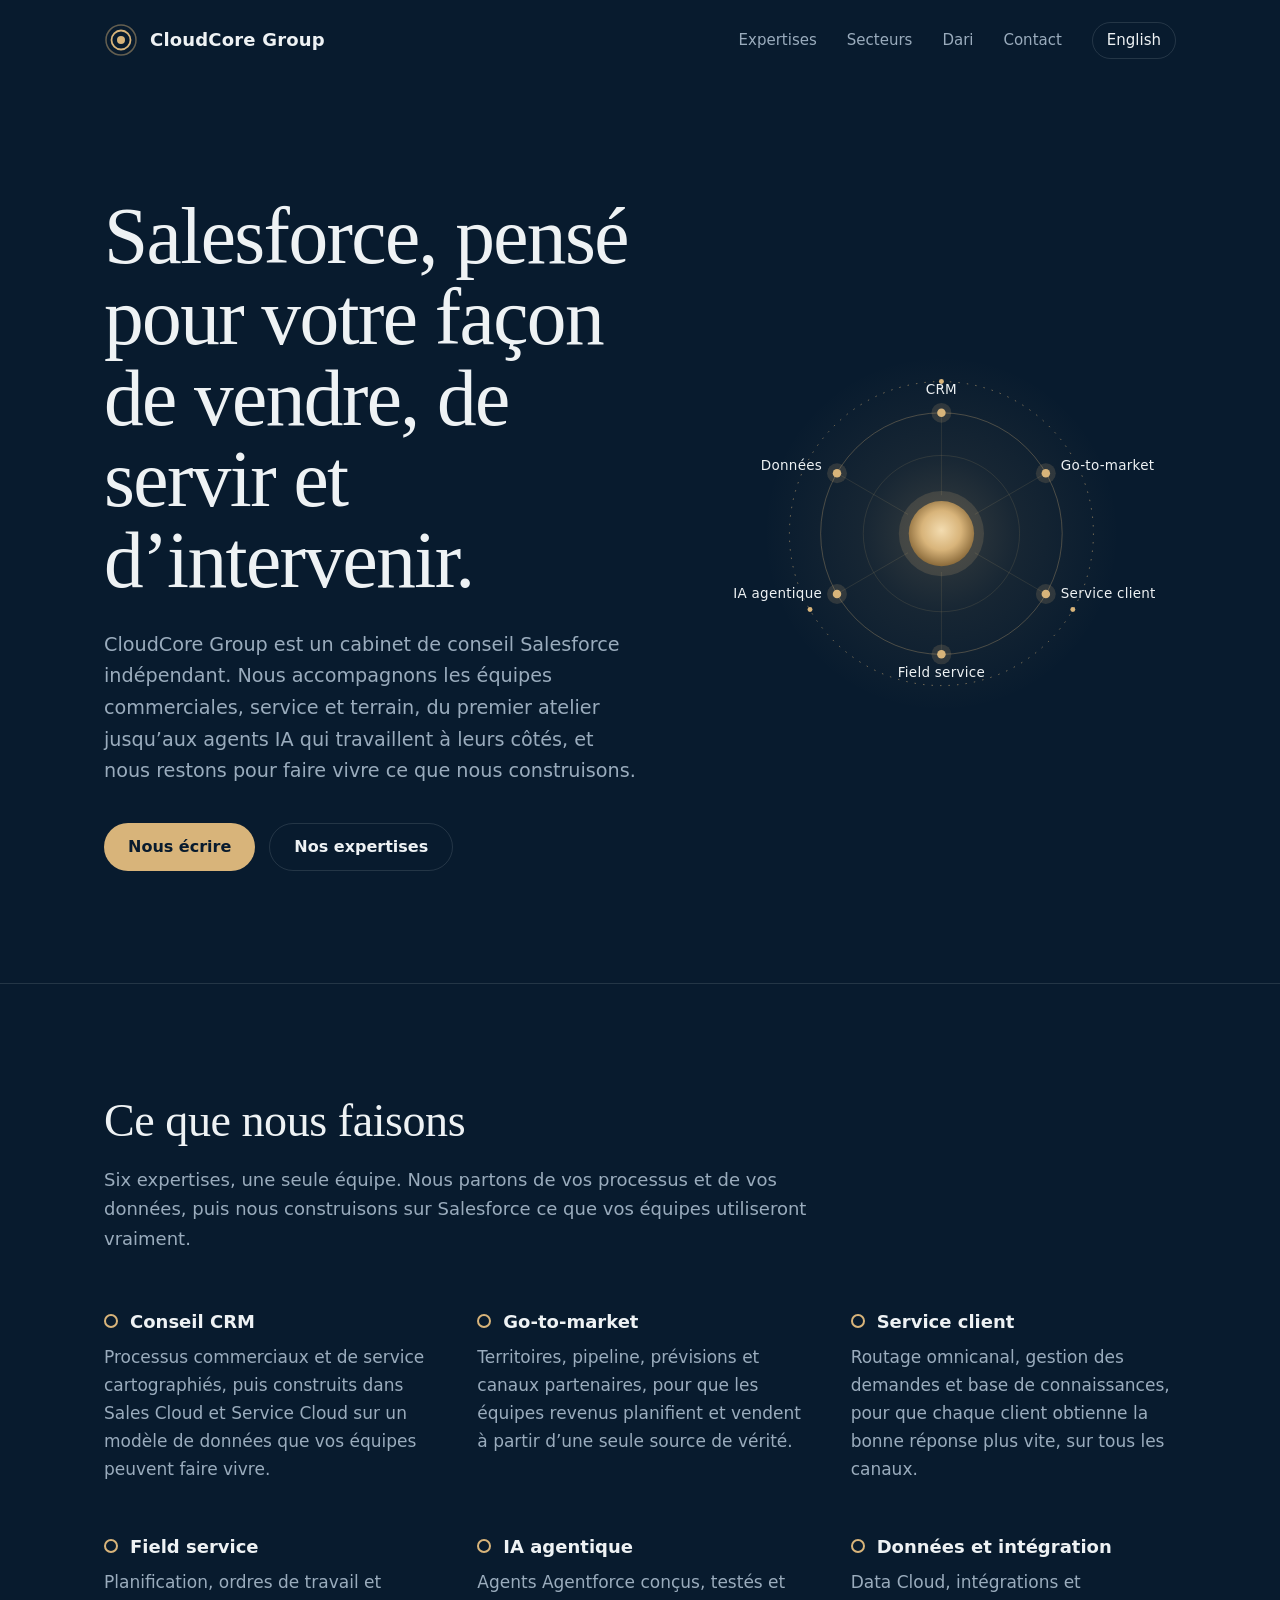
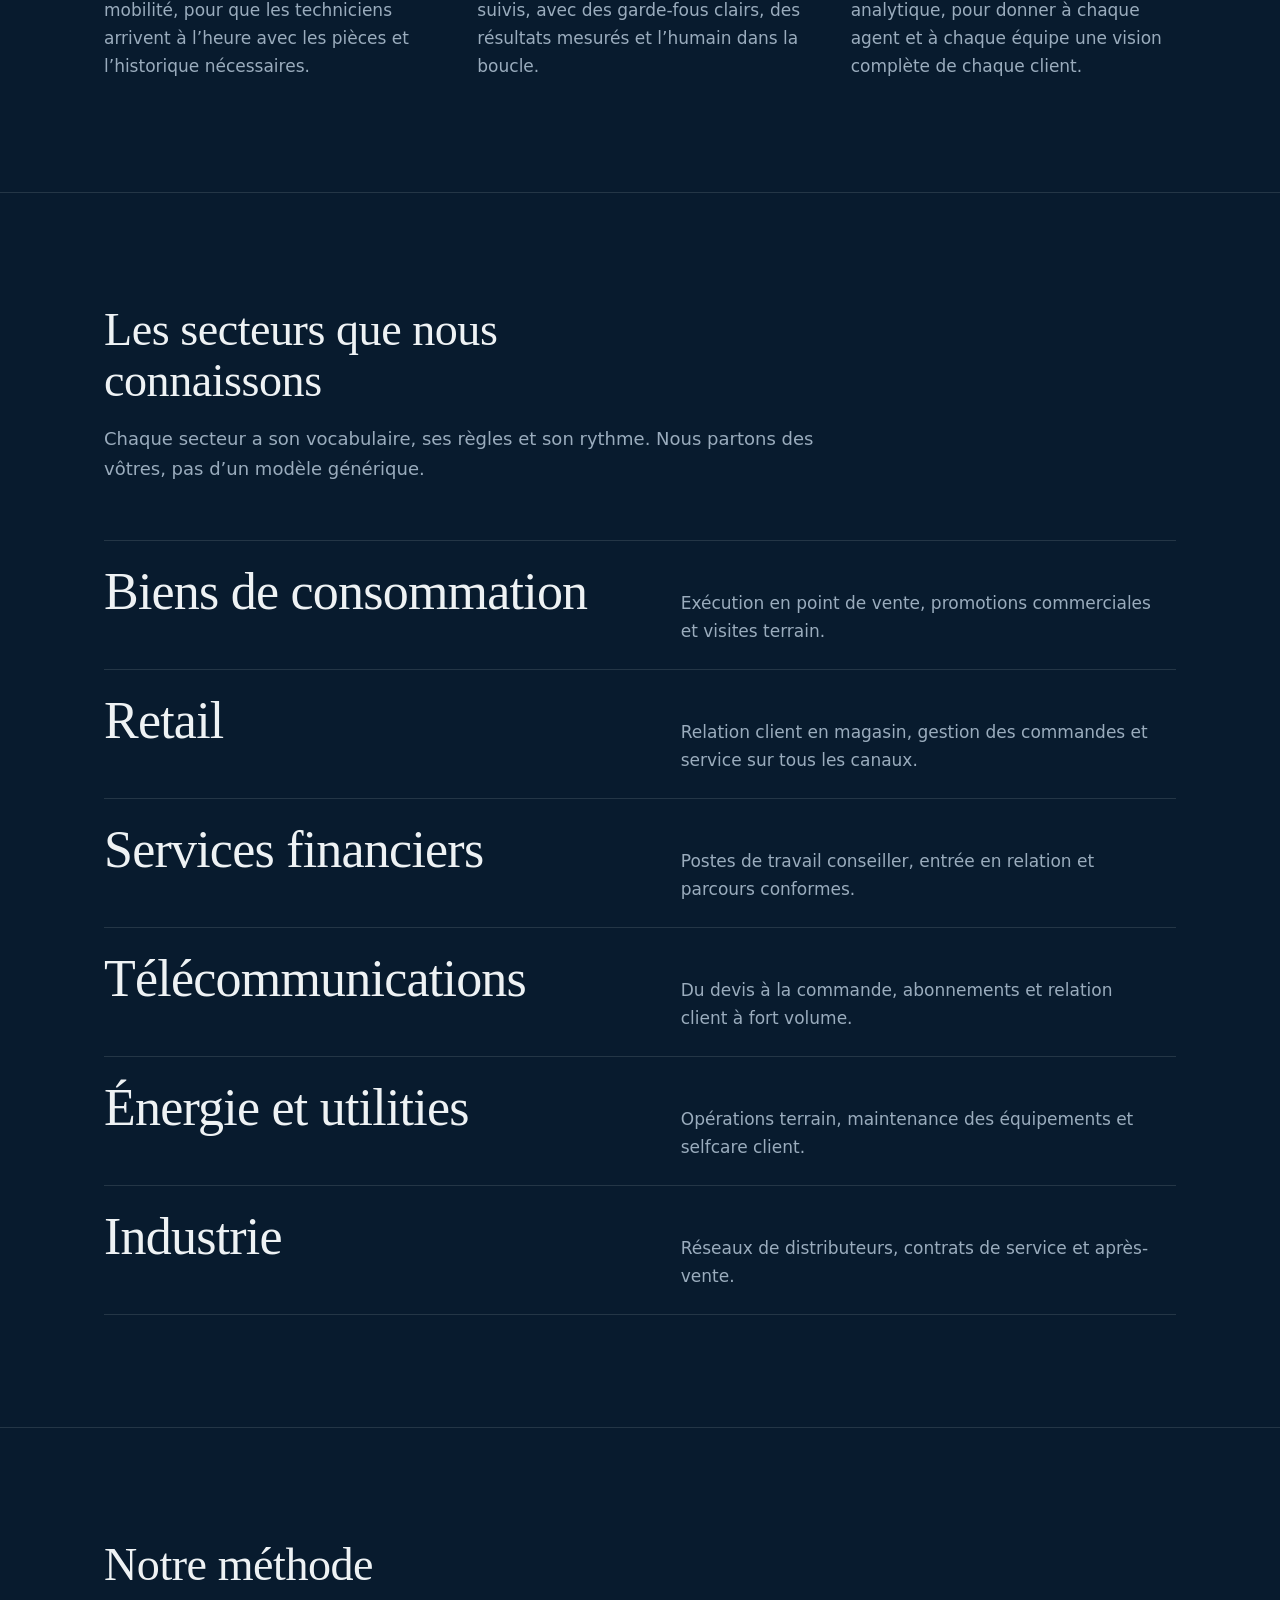
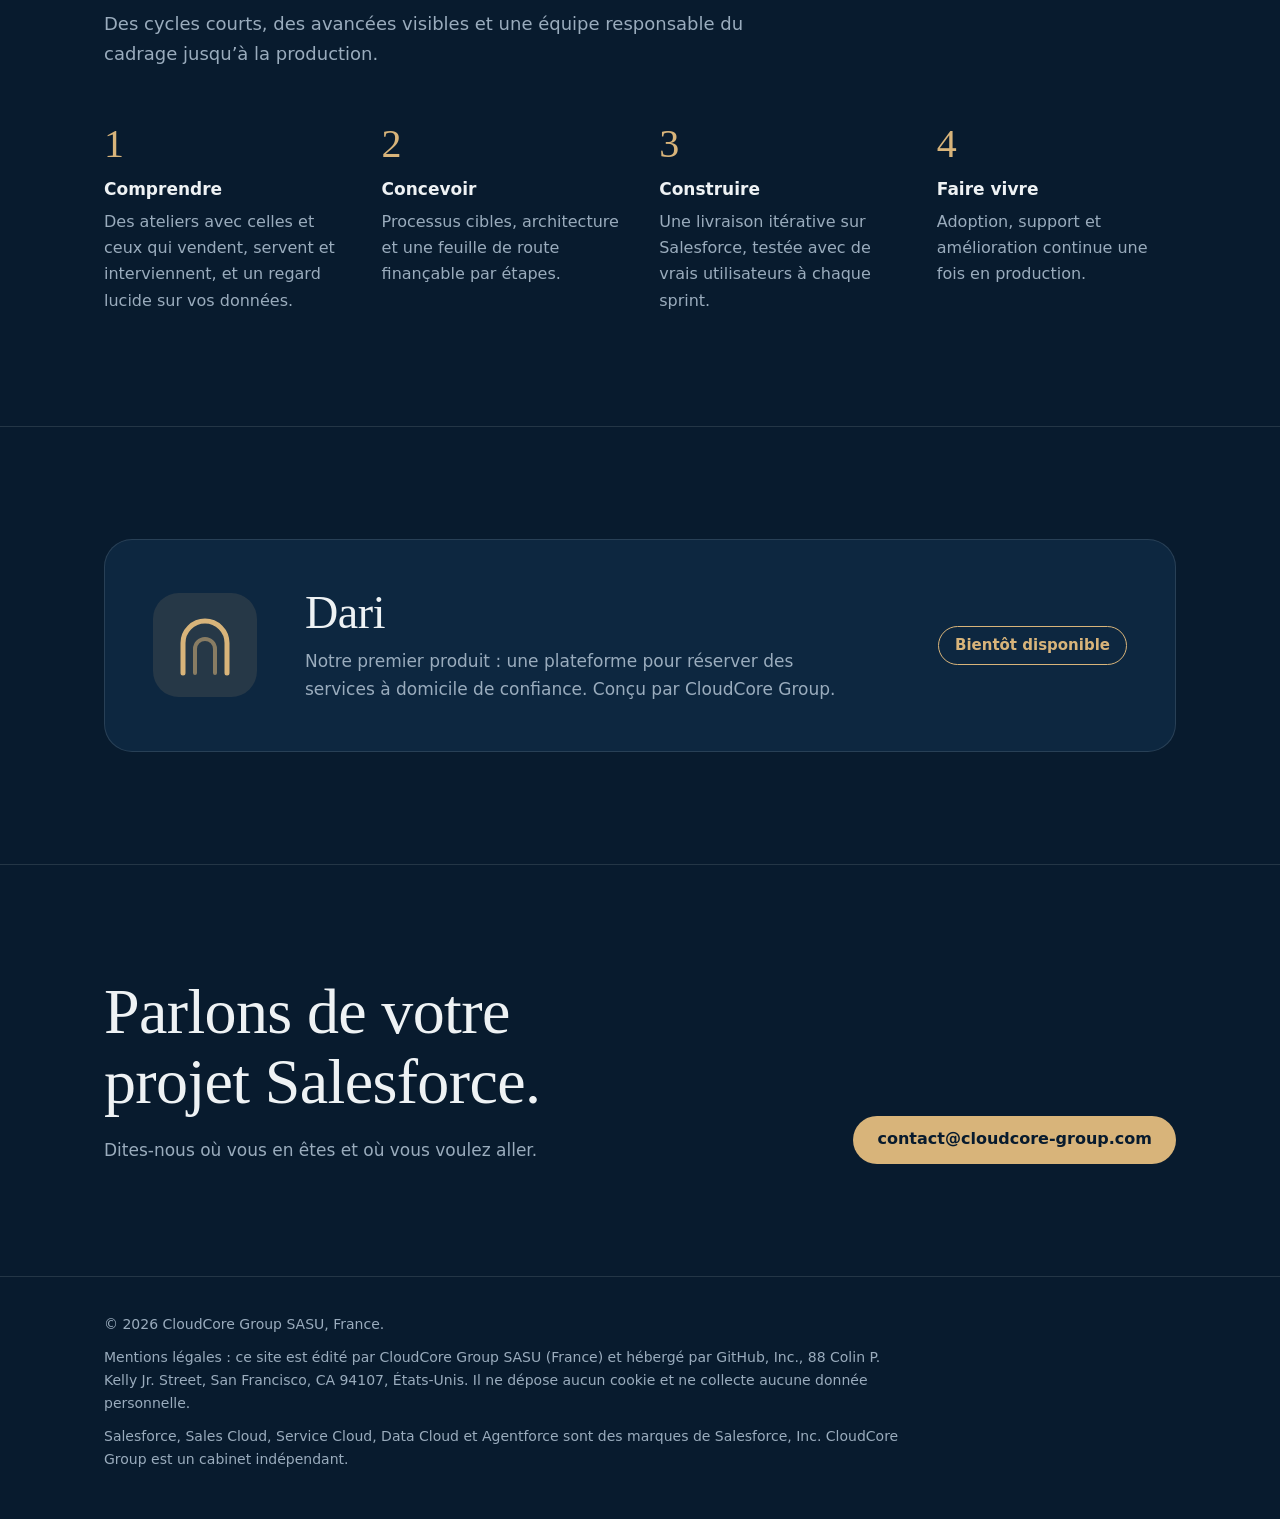
==== fr/index.html @ 74a6752f "Site de conseil Salesforce, anglais et français" ====
<!doctype html>
<html lang="fr">
<head>
  <meta charset="utf-8">
  <meta name="viewport" content="width=device-width, initial-scale=1">
  <title>CloudCore Group · Conseil Salesforce</title>
  <meta name="description" content="CloudCore Group est un cabinet de conseil Salesforce indépendant : CRM, go-to-market, service client, field service et IA agentique pour les biens de consommation, le retail, les services financiers et les télécoms.">
  <link rel="alternate" hreflang="en" href="https://cloudcore-group.com/">
  <link rel="alternate" hreflang="fr" href="https://cloudcore-group.com/fr/">
  <link rel="alternate" hreflang="x-default" href="https://cloudcore-group.com/">
  <link rel="canonical" href="https://cloudcore-group.com/fr/">
  <meta name="theme-color" content="#081b2e">
  <link rel="icon" href="data:image/svg+xml,%3Csvg xmlns='http://www.w3.org/2000/svg' viewBox='0 0 32 32'%3E%3Crect width='32' height='32' rx='8' fill='%23081b2e'/%3E%3Ccircle cx='16' cy='16' r='9' fill='none' stroke='%23d8b47a' stroke-width='2'/%3E%3Ccircle cx='16' cy='16' r='4' fill='%23d8b47a'/%3E%3C/svg%3E">
  <link rel="stylesheet" href="/styles.css">
</head>
<body>
  <a class="skip" href="#main">Aller au contenu</a>

  <header class="masthead">
    <div class="frame">
      <a class="wordmark" href="/fr/" aria-label="CloudCore Group, accueil">
        <svg width="34" height="34" viewBox="0 0 34 34" aria-hidden="true">
          <circle cx="17" cy="17" r="15" fill="none" stroke="#d8b47a" stroke-opacity="0.45" stroke-width="1.5"/>
          <circle cx="17" cy="17" r="9.5" fill="none" stroke="#d8b47a" stroke-width="1.8"/>
          <circle cx="17" cy="17" r="4" fill="#d8b47a"/>
        </svg>
        CloudCore Group
      </a>
      <nav aria-label="Navigation principale">
        <a href="#expertise">Expertises</a>
        <a href="#industries">Secteurs</a>
        <a href="#dari">Dari</a>
        <a href="#contact">Contact</a>
        <a class="lang" href="/" hreflang="en" lang="en">English</a>
      </nav>
    </div>
  </header>

  <main id="main">
    <section class="opening" aria-labelledby="title">
      <div class="frame">
        <div>
          <h1 id="title">Salesforce, pensé pour votre façon de vendre, de servir et d’intervenir.</h1>
          <p>CloudCore Group est un cabinet de conseil Salesforce indépendant. Nous accompagnons les équipes commerciales, service et terrain, du premier atelier jusqu’aux agents IA qui travaillent à leurs côtés, et nous restons pour faire vivre ce que nous construisons.</p>
          <div class="actions">
            <a class="button primary" href="mailto:contact@cloudcore-group.com">Nous écrire</a>
            <a class="button quiet" href="#expertise">Nos expertises</a>
          </div>
        </div>

        <svg class="core" viewBox="-90 -10 660 500" role="img" aria-labelledby="core-title">
          <title id="core-title">Nos expertises autour de votre client : CRM, go-to-market, service client, field service, IA agentique et données</title>
          <defs>
            <radialGradient id="glow" cx="50%" cy="45%" r="55%">
              <stop offset="0%" stop-color="#f3dcb0"/>
              <stop offset="55%" stop-color="#d8b47a"/>
              <stop offset="100%" stop-color="#8a6a3a"/>
            </radialGradient>
            <radialGradient id="halo" cx="50%" cy="50%" r="50%">
              <stop offset="0%" stop-color="#d8b47a" stop-opacity="0.22"/>
              <stop offset="45%" stop-color="#d8b47a" stop-opacity="0.07"/>
              <stop offset="100%" stop-color="#d8b47a" stop-opacity="0"/>
            </radialGradient>
          </defs>
          <circle cx="240" cy="240" r="250" fill="url(#halo)"/>
          <circle class="ring ring-faint" cx="240" cy="240" r="110"/>
          <circle class="ring ring-mid draw" cx="240" cy="240" r="170"/>
          <g class="spin">
            <circle class="ring ring-orbit" cx="240" cy="240" r="214"/>
            <circle class="node" cx="240" cy="26" r="3.5"/>
            <circle class="node" cx="425" cy="347" r="3.5"/>
            <circle class="node" cx="55" cy="347" r="3.5"/>
          </g>
          <g class="ring ring-faint draw late">
            <path d="M240 186V70M287 213l100-58M287 267l100 58M240 294v116M193 267l-100 58M193 213l-100-58"/>
          </g>
          <circle cx="240" cy="240" r="60" class="node-halo"/>
          <circle cx="240" cy="240" r="46" fill="url(#glow)"/>
          <g class="reveal">
            <circle class="node-halo" cx="240" cy="70" r="14"/><circle class="node" cx="240" cy="70" r="6"/>
            <circle class="node-halo" cx="387" cy="155" r="14"/><circle class="node" cx="387" cy="155" r="6"/>
            <circle class="node-halo" cx="387" cy="325" r="14"/><circle class="node" cx="387" cy="325" r="6"/>
            <circle class="node-halo" cx="240" cy="410" r="14"/><circle class="node" cx="240" cy="410" r="6"/>
            <circle class="node-halo" cx="93" cy="325" r="14"/><circle class="node" cx="93" cy="325" r="6"/>
            <circle class="node-halo" cx="93" cy="155" r="14"/><circle class="node" cx="93" cy="155" r="6"/>
            <text x="240" y="44" text-anchor="middle">CRM</text>
            <text x="408" y="150" text-anchor="start">Go-to-market</text>
            <text x="408" y="330" text-anchor="start">Service client</text>
            <text x="240" y="442" text-anchor="middle">Field service</text>
            <text x="72" y="330" text-anchor="end">IA agentique</text>
            <text x="72" y="150" text-anchor="end">Données</text>
          </g>
        </svg>
      </div>
    </section>

    <section class="band" id="expertise" aria-labelledby="expertise-title">
      <div class="frame">
        <h2 id="expertise-title">Ce que nous faisons</h2>
        <p class="lede">Six expertises, une seule équipe. Nous partons de vos processus et de vos données, puis nous construisons sur Salesforce ce que vos équipes utiliseront vraiment.</p>
        <ul class="practices">
          <li>
            <h3>Conseil CRM</h3>
            <p>Processus commerciaux et de service cartographiés, puis construits dans Sales Cloud et Service Cloud sur un modèle de données que vos équipes peuvent faire vivre.</p>
          </li>
          <li>
            <h3>Go-to-market</h3>
            <p>Territoires, pipeline, prévisions et canaux partenaires, pour que les équipes revenus planifient et vendent à partir d’une seule source de vérité.</p>
          </li>
          <li>
            <h3>Service client</h3>
            <p>Routage omnicanal, gestion des demandes et base de connaissances, pour que chaque client obtienne la bonne réponse plus vite, sur tous les canaux.</p>
          </li>
          <li>
            <h3>Field service</h3>
            <p>Planification, ordres de travail et mobilité, pour que les techniciens arrivent à l’heure avec les pièces et l’historique nécessaires.</p>
          </li>
          <li>
            <h3>IA agentique</h3>
            <p>Agents Agentforce conçus, testés et suivis, avec des garde-fous clairs, des résultats mesurés et l’humain dans la boucle.</p>
          </li>
          <li>
            <h3>Données et intégration</h3>
            <p>Data Cloud, intégrations et analytique, pour donner à chaque agent et à chaque équipe une vision complète de chaque client.</p>
          </li>
        </ul>
      </div>
    </section>

    <section class="band" id="industries" aria-labelledby="industries-title">
      <div class="frame">
        <h2 id="industries-title">Les secteurs que nous connaissons</h2>
        <p class="lede">Chaque secteur a son vocabulaire, ses règles et son rythme. Nous partons des vôtres, pas d’un modèle générique.</p>
        <ul class="industries">
          <li><strong>Biens de consommation</strong><span>Exécution en point de vente, promotions commerciales et visites terrain.</span></li>
          <li><strong>Retail</strong><span>Relation client en magasin, gestion des commandes et service sur tous les canaux.</span></li>
          <li><strong>Services financiers</strong><span>Postes de travail conseiller, entrée en relation et parcours conformes.</span></li>
          <li><strong>Télécommunications</strong><span>Du devis à la commande, abonnements et relation client à fort volume.</span></li>
          <li><strong>Énergie et utilities</strong><span>Opérations terrain, maintenance des équipements et selfcare client.</span></li>
          <li><strong>Industrie</strong><span>Réseaux de distributeurs, contrats de service et après-vente.</span></li>
        </ul>
      </div>
    </section>

    <section class="band" id="approach" aria-labelledby="approach-title">
      <div class="frame">
        <h2 id="approach-title">Notre méthode</h2>
        <p class="lede">Des cycles courts, des avancées visibles et une équipe responsable du cadrage jusqu’à la production.</p>
        <ol class="steps">
          <li><h3>Comprendre</h3><p>Des ateliers avec celles et ceux qui vendent, servent et interviennent, et un regard lucide sur vos données.</p></li>
          <li><h3>Concevoir</h3><p>Processus cibles, architecture et une feuille de route finançable par étapes.</p></li>
          <li><h3>Construire</h3><p>Une livraison itérative sur Salesforce, testée avec de vrais utilisateurs à chaque sprint.</p></li>
          <li><h3>Faire vivre</h3><p>Adoption, support et amélioration continue une fois en production.</p></li>
        </ol>
      </div>
    </section>

    <section class="band" id="dari" aria-labelledby="dari-title">
      <div class="frame">
        <div class="product">
          <svg viewBox="0 0 104 104" aria-hidden="true">
            <rect width="104" height="104" rx="26" fill="rgba(216,180,122,0.12)"/>
            <path d="M30 80V50a22 22 0 0 1 44 0v30" fill="none" stroke="#d8b47a" stroke-width="5" stroke-linecap="round"/>
            <path d="M42 80V56a10 10 0 0 1 20 0v24" fill="none" stroke="#d8b47a" stroke-opacity="0.55" stroke-width="4" stroke-linecap="round"/>
          </svg>
          <div>
            <h2 id="dari-title">Dari</h2>
            <p>Notre premier produit : une plateforme pour réserver des services à domicile de confiance. Conçu par CloudCore Group.</p>
          </div>
          <span class="status">Bientôt disponible</span>
        </div>
      </div>
    </section>

    <section class="band contact" id="contact" aria-labelledby="contact-title">
      <div class="frame">
        <div>
          <h2 id="contact-title">Parlons de votre projet Salesforce.</h2>
          <p>Dites-nous où vous en êtes et où vous voulez aller.</p>
        </div>
        <a class="button primary" href="mailto:contact@cloudcore-group.com">contact@cloudcore-group.com</a>
      </div>
    </section>
  </main>

  <footer class="colophon">
    <div class="frame">
      <p>© 2026 CloudCore Group SASU, France.</p>
      <p>Mentions légales : ce site est édité par CloudCore Group SASU (France) et hébergé par GitHub, Inc., 88 Colin P. Kelly Jr. Street, San Francisco, CA 94107, États-Unis. Il ne dépose aucun cookie et ne collecte aucune donnée personnelle.</p>
      <p>Salesforce, Sales Cloud, Service Cloud, Data Cloud et Agentforce sont des marques de Salesforce, Inc. CloudCore Group est un cabinet indépendant.</p>
    </div>
  </footer>
</body>
</html>
---- styles.css ----
/* CloudCore Group — site vitrine. Aucune police tierce, aucun script. */
:root {
  --ink: #081b2e;
  --ink-raised: #0d2740;
  --porcelain: #eef2f4;
  --mist: #9aacbd;
  --champagne: #d8b47a;
  --champagne-soft: rgba(216, 180, 122, 0.16);
  --rule: rgba(238, 242, 244, 0.12);
  --serif: ui-serif, "New York", "Iowan Old Style", "Palatino Linotype", Palatino, Georgia, serif;
  --sans: system-ui, -apple-system, "Segoe UI", Roboto, "Helvetica Neue", Arial, sans-serif;
  --measure: 62ch;
  --gutter: clamp(20px, 5vw, 64px);
}

* { box-sizing: border-box; }

html { scroll-behavior: smooth; }
@media (prefers-reduced-motion: reduce) {
  html { scroll-behavior: auto; }
}

body {
  margin: 0;
  background: var(--ink);
  color: var(--porcelain);
  font: 400 1.0625rem/1.65 var(--sans);
  -webkit-font-smoothing: antialiased;
  text-rendering: optimizeLegibility;
}

a { color: inherit; }
a:focus-visible,
.button:focus-visible {
  outline: 2px solid var(--champagne);
  outline-offset: 4px;
  border-radius: 4px;
}

.skip {
  position: absolute;
  inset-inline-start: -9999px;
}
.skip:focus {
  inset-inline-start: var(--gutter);
  inset-block-start: 12px;
  background: var(--champagne);
  color: var(--ink);
  padding: 8px 14px;
  border-radius: 6px;
  z-index: 10;
}

.frame {
  max-width: 1200px;
  margin-inline: auto;
  padding-inline: var(--gutter);
}

/* En-tête */
.masthead .frame {
  display: flex;
  align-items: center;
  justify-content: space-between;
  gap: 24px;
  padding-block: 22px;
  flex-wrap: wrap;
}
.wordmark {
  display: inline-flex;
  align-items: center;
  gap: 12px;
  font: 600 1.125rem/1 var(--sans);
  letter-spacing: 0.01em;
  text-decoration: none;
}
.wordmark svg { flex: none; }
.masthead nav {
  display: flex;
  align-items: center;
  gap: clamp(14px, 2.4vw, 30px);
  font-size: 0.9375rem;
  flex-wrap: wrap;
}
.masthead nav a {
  color: var(--mist);
  text-decoration: none;
  padding-block: 4px;
}
.masthead nav a:hover { color: var(--porcelain); }
.masthead nav .lang {
  color: var(--porcelain);
  border: 1px solid var(--rule);
  border-radius: 999px;
  padding: 5px 14px;
}

/* Ouverture */
.opening {
  position: relative;
  overflow: hidden;
}
.opening .frame {
  position: relative;
  display: grid;
  grid-template-columns: minmax(0, 1.15fr) minmax(0, 1fr);
  align-items: center;
  gap: clamp(24px, 5vw, 72px);
  padding-block: clamp(48px, 9vw, 120px) clamp(56px, 9vw, 112px);
}
.opening h1 {
  font: 400 clamp(2.6rem, 6.2vw, 5.25rem)/1.02 var(--serif);
  letter-spacing: -0.02em;
  margin: 0 0 28px;
  max-width: 15ch;
}
.opening p {
  color: var(--mist);
  font-size: clamp(1.0625rem, 1.5vw, 1.25rem);
  max-width: 46ch;
  margin: 0 0 36px;
}
.actions { display: flex; flex-wrap: wrap; gap: 14px; }
.button {
  display: inline-flex;
  align-items: center;
  min-height: 48px;
  padding: 0 24px;
  border-radius: 999px;
  font-weight: 600;
  font-size: 1rem;
  text-decoration: none;
  transition: background-color 160ms ease, color 160ms ease;
}
.button.primary { background: var(--champagne); color: var(--ink); }
.button.primary:hover { background: #e6c793; }
.button.quiet { border: 1px solid var(--rule); color: var(--porcelain); }
.button.quiet:hover { border-color: var(--champagne); }

/* Le noyau : l'élément mémorable de la page */
.core { width: 100%; height: auto; overflow: visible; }
.core .ring { fill: none; stroke: var(--champagne); }
.core .ring-faint { stroke-opacity: 0.18; stroke-width: 1; }
.core .ring-mid { stroke-opacity: 0.35; stroke-width: 1.2; }
.core .ring-orbit { stroke-opacity: 0.55; stroke-width: 1.4; stroke-dasharray: 2 10; }
.core .node { fill: var(--champagne); }
.core .node-halo { fill: var(--champagne-soft); }
.core text {
  fill: var(--porcelain);
  font: 500 19px/1 var(--sans);
  letter-spacing: 0.02em;
}
.core .spin {
  transform-origin: 240px 240px;
  animation: orbit 90s linear infinite;
}
.core .draw {
  stroke-dasharray: 1400;
  stroke-dashoffset: 1400;
  animation: draw 1800ms cubic-bezier(0.22, 0.61, 0.36, 1) forwards;
}
.core .draw.late { animation-delay: 250ms; }
.core .reveal {
  opacity: 0;
  animation: reveal 900ms ease-out 900ms forwards;
}
@keyframes orbit { to { transform: rotate(360deg); } }
@keyframes draw { to { stroke-dashoffset: 0; } }
@keyframes reveal { to { opacity: 1; } }
@media (prefers-reduced-motion: reduce) {
  .core .spin { animation: none; }
  .core .draw { animation: none; stroke-dashoffset: 0; }
  .core .reveal { animation: none; opacity: 1; }
}

/* Sections */
.band {
  border-block-start: 1px solid var(--rule);
  padding-block: clamp(64px, 9vw, 112px);
}
.band h2 {
  font: 400 clamp(2rem, 3.6vw, 3rem)/1.1 var(--serif);
  letter-spacing: -0.01em;
  margin: 0 0 18px;
  max-width: 22ch;
}
.lede {
  color: var(--mist);
  max-width: var(--measure);
  margin: 0 0 clamp(36px, 5vw, 56px);
  font-size: 1.125rem;
}

/* Expertises : une grille de colonnes, pas de cartes */
.practices {
  display: grid;
  grid-template-columns: repeat(3, minmax(0, 1fr));
  gap: clamp(32px, 4vw, 56px) clamp(24px, 4vw, 48px);
  margin: 0;
  padding: 0;
  list-style: none;
}
.practices li { max-width: 34ch; }
.practices h3 {
  display: flex;
  align-items: center;
  gap: 12px;
  font: 600 1.125rem/1.3 var(--sans);
  margin: 0 0 10px;
}
.practices h3::before {
  content: "";
  flex: none;
  width: 10px;
  height: 10px;
  border-radius: 50%;
  border: 2px solid var(--champagne);
}
.practices p { color: var(--mist); margin: 0; }

/* Industries : la typographie fait l'image */
.industries {
  margin: 0;
  padding: 0;
  list-style: none;
}
.industries li {
  display: grid;
  grid-template-columns: minmax(0, 1.1fr) minmax(0, 1fr);
  align-items: baseline;
  gap: 8px 32px;
  padding-block: clamp(16px, 2.2vw, 24px);
  border-block-end: 1px solid var(--rule);
}
.industries li:first-child { border-block-start: 1px solid var(--rule); }
.industries strong {
  font: 400 clamp(1.75rem, 4.2vw, 3.25rem)/1.05 var(--serif);
  letter-spacing: -0.015em;
}
.industries span { color: var(--mist); max-width: 44ch; }

/* Méthode : une vraie séquence, donc numérotée */
.steps {
  display: grid;
  grid-template-columns: repeat(4, minmax(0, 1fr));
  gap: clamp(24px, 3vw, 40px);
  margin: 0;
  padding: 0;
  list-style: none;
  counter-reset: step;
}
.steps li { counter-increment: step; }
.steps li::before {
  content: counter(step);
  display: block;
  font: 400 2.5rem/1 var(--serif);
  color: var(--champagne);
  margin-block-end: 14px;
}
.steps h3 { font: 600 1.0625rem/1.3 var(--sans); margin: 0 0 8px; }
.steps p { color: var(--mist); margin: 0; font-size: 1rem; }

/* Dari */
.product {
  display: grid;
  grid-template-columns: auto minmax(0, 1fr) auto;
  align-items: center;
  gap: clamp(20px, 4vw, 48px);
  background: var(--ink-raised);
  border: 1px solid var(--rule);
  border-radius: 28px;
  padding: clamp(28px, 4vw, 48px);
}
.product svg { width: clamp(72px, 9vw, 104px); height: auto; }
.product h2 { margin-block-end: 8px; }
.product p { color: var(--mist); margin: 0; max-width: 52ch; }
.status {
  justify-self: end;
  white-space: nowrap;
  border: 1px solid var(--champagne);
  color: var(--champagne);
  border-radius: 999px;
  padding: 6px 16px;
  font-weight: 600;
  font-size: 0.9375rem;
}

/* Contact */
.contact .frame {
  display: grid;
  grid-template-columns: minmax(0, 1fr) auto;
  align-items: end;
  gap: 32px;
}
.contact h2 { font-size: clamp(2.25rem, 5vw, 4rem); max-width: 16ch; }
.contact p { color: var(--mist); margin: 0; max-width: 48ch; }

/* Pied de page */
.colophon {
  border-block-start: 1px solid var(--rule);
  padding-block: 36px 48px;
  color: var(--mist);
  font-size: 0.875rem;
}
.colophon .frame { display: grid; gap: 10px; }
.colophon p { margin: 0; max-width: 90ch; }

@media (max-width: 960px) {
  .practices { grid-template-columns: repeat(2, minmax(0, 1fr)); }
  .steps { grid-template-columns: repeat(2, minmax(0, 1fr)); }
}
@media (max-width: 760px) {
  .opening .frame { grid-template-columns: 1fr; }
  .core { max-width: 420px; justify-self: center; }
  .practices, .steps { grid-template-columns: 1fr; }
  .industries li { grid-template-columns: 1fr; }
  .product { grid-template-columns: 1fr; }
  .status { justify-self: start; }
  .contact .frame { grid-template-columns: 1fr; align-items: start; }
}
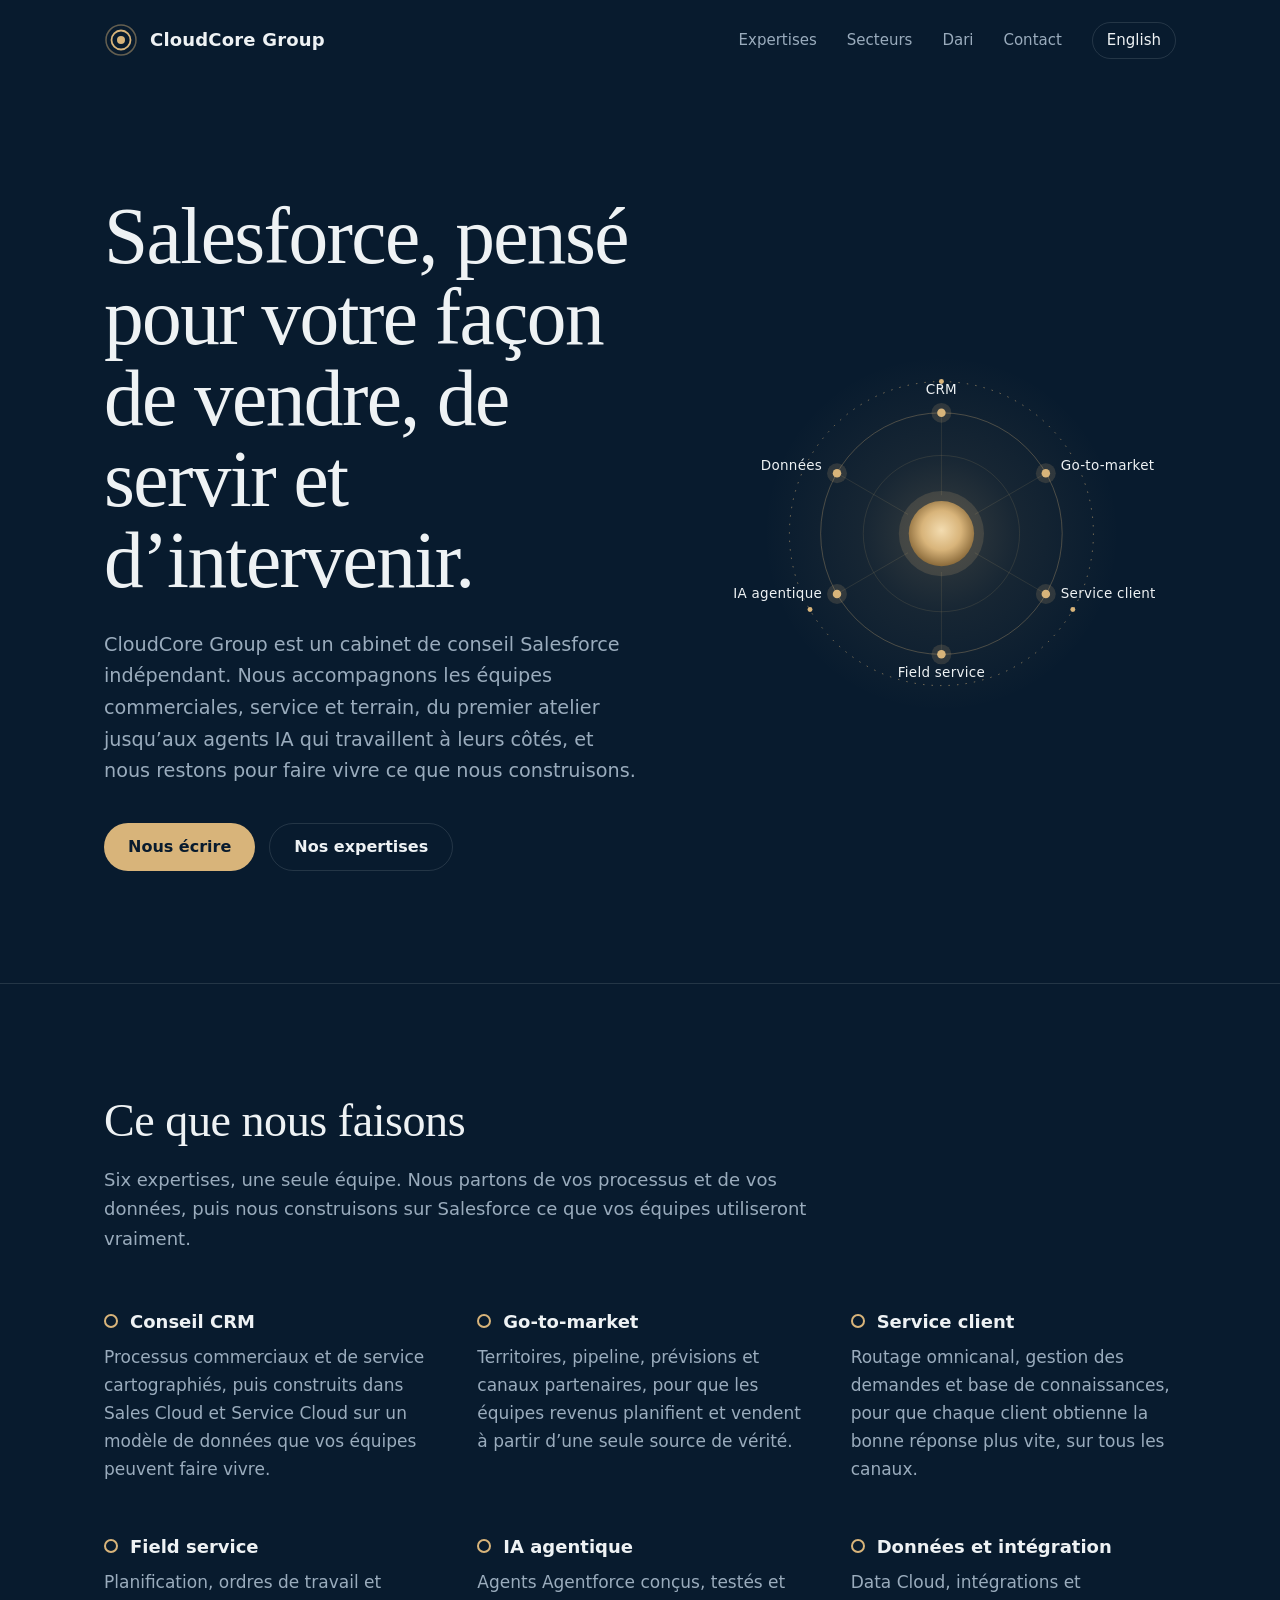
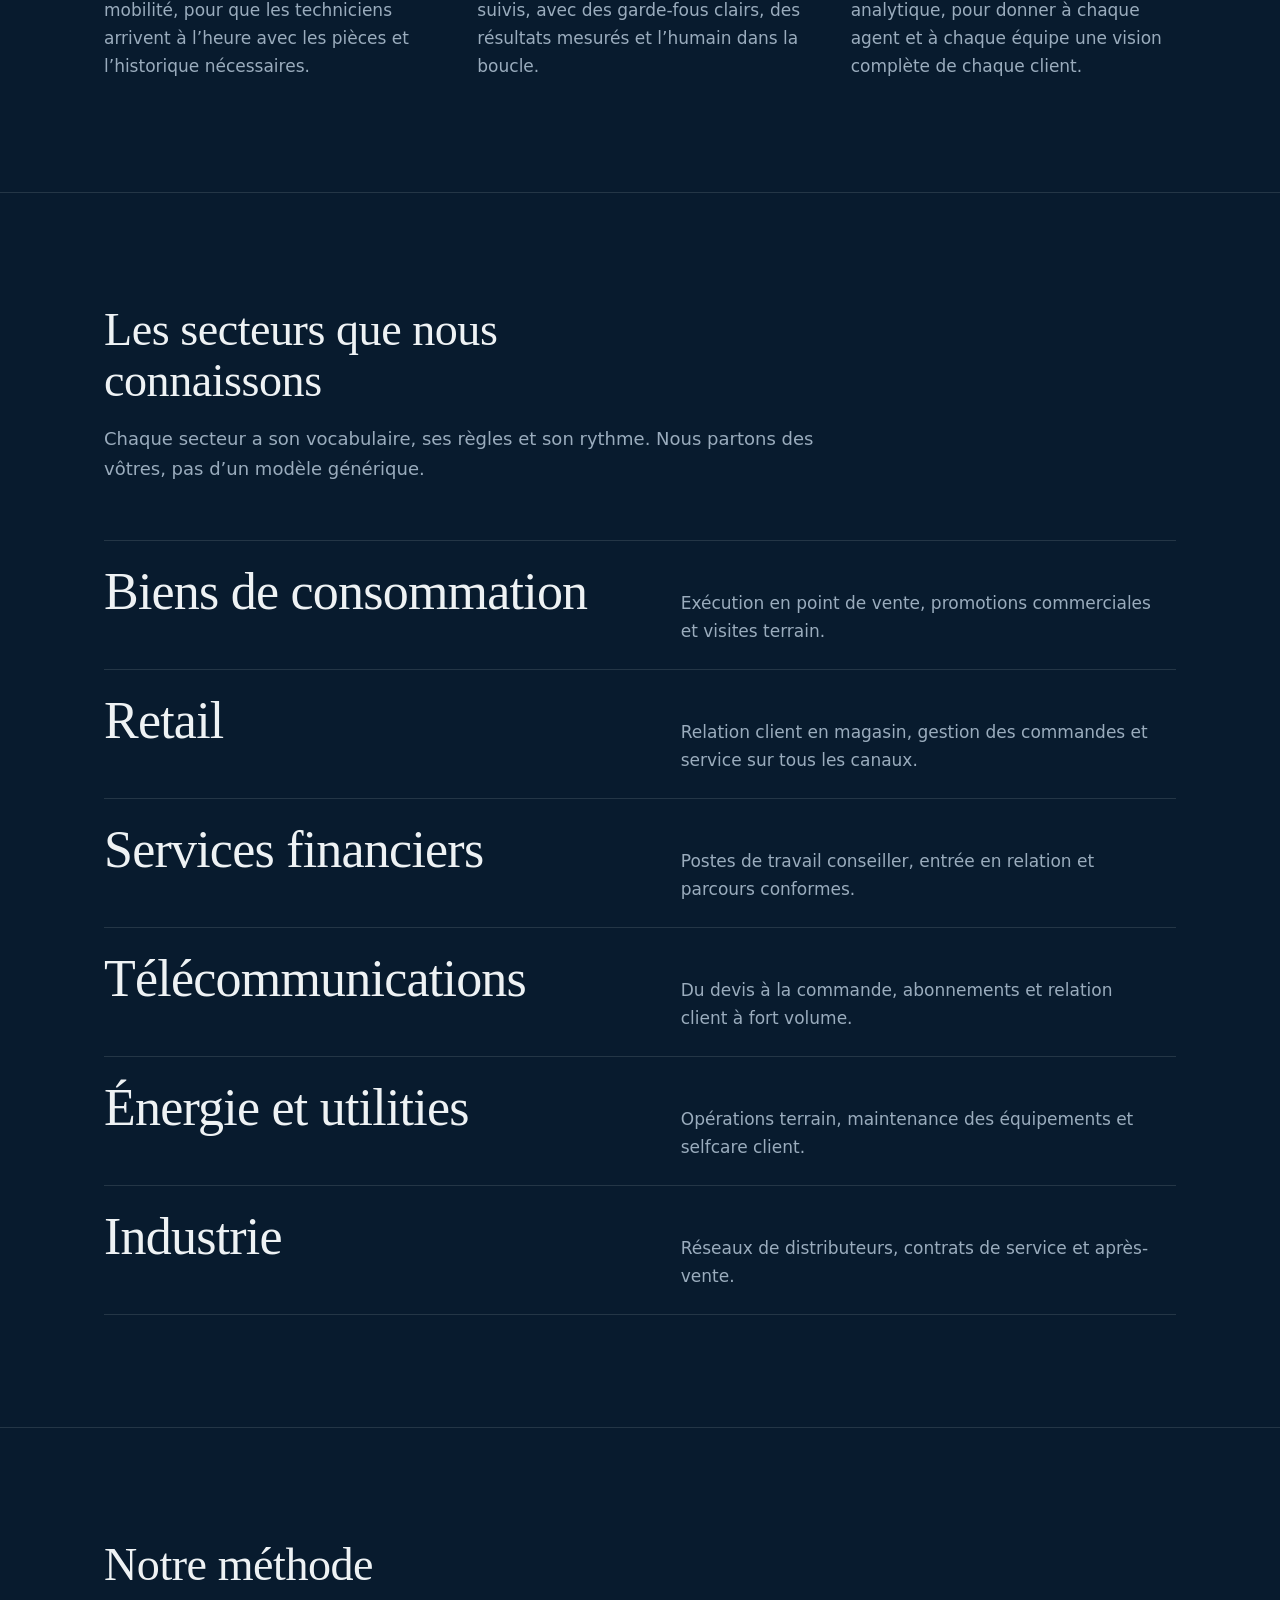
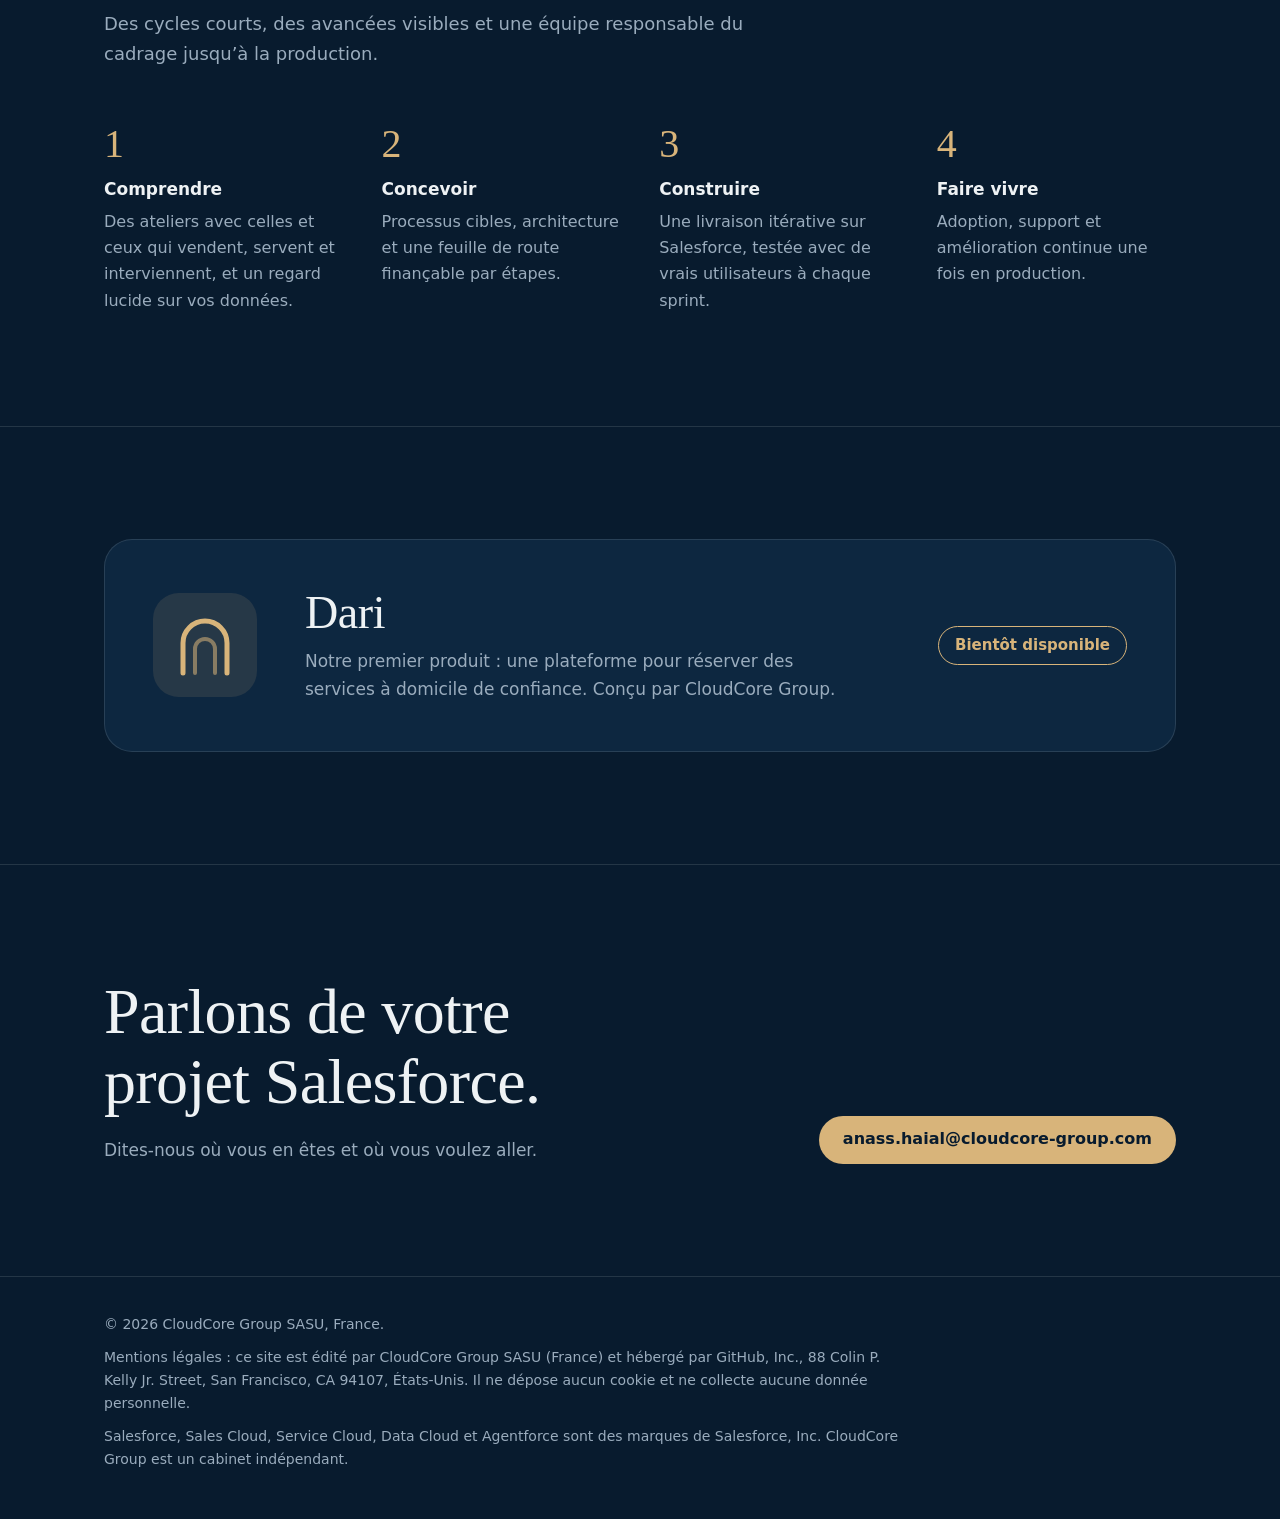
==== commit 0ed85b02: "Adresse de contact" ====
--- a/fr/index.html
+++ b/fr/index.html
@@ -43,7 +43,7 @@
           <h1 id="title">Salesforce, pensé pour votre façon de vendre, de servir et d’intervenir.</h1>
           <p>CloudCore Group est un cabinet de conseil Salesforce indépendant. Nous accompagnons les équipes commerciales, service et terrain, du premier atelier jusqu’aux agents IA qui travaillent à leurs côtés, et nous restons pour faire vivre ce que nous construisons.</p>
           <div class="actions">
-            <a class="button primary" href="mailto:contact@cloudcore-group.com">Nous écrire</a>
+            <a class="button primary" href="mailto:anass.haial@cloudcore-group.com">Nous écrire</a>
             <a class="button quiet" href="#expertise">Nos expertises</a>
           </div>
         </div>
@@ -178,7 +178,7 @@
           <h2 id="contact-title">Parlons de votre projet Salesforce.</h2>
           <p>Dites-nous où vous en êtes et où vous voulez aller.</p>
         </div>
-        <a class="button primary" href="mailto:contact@cloudcore-group.com">contact@cloudcore-group.com</a>
+        <a class="button primary" href="mailto:anass.haial@cloudcore-group.com">anass.haial@cloudcore-group.com</a>
       </div>
     </section>
   </main>
